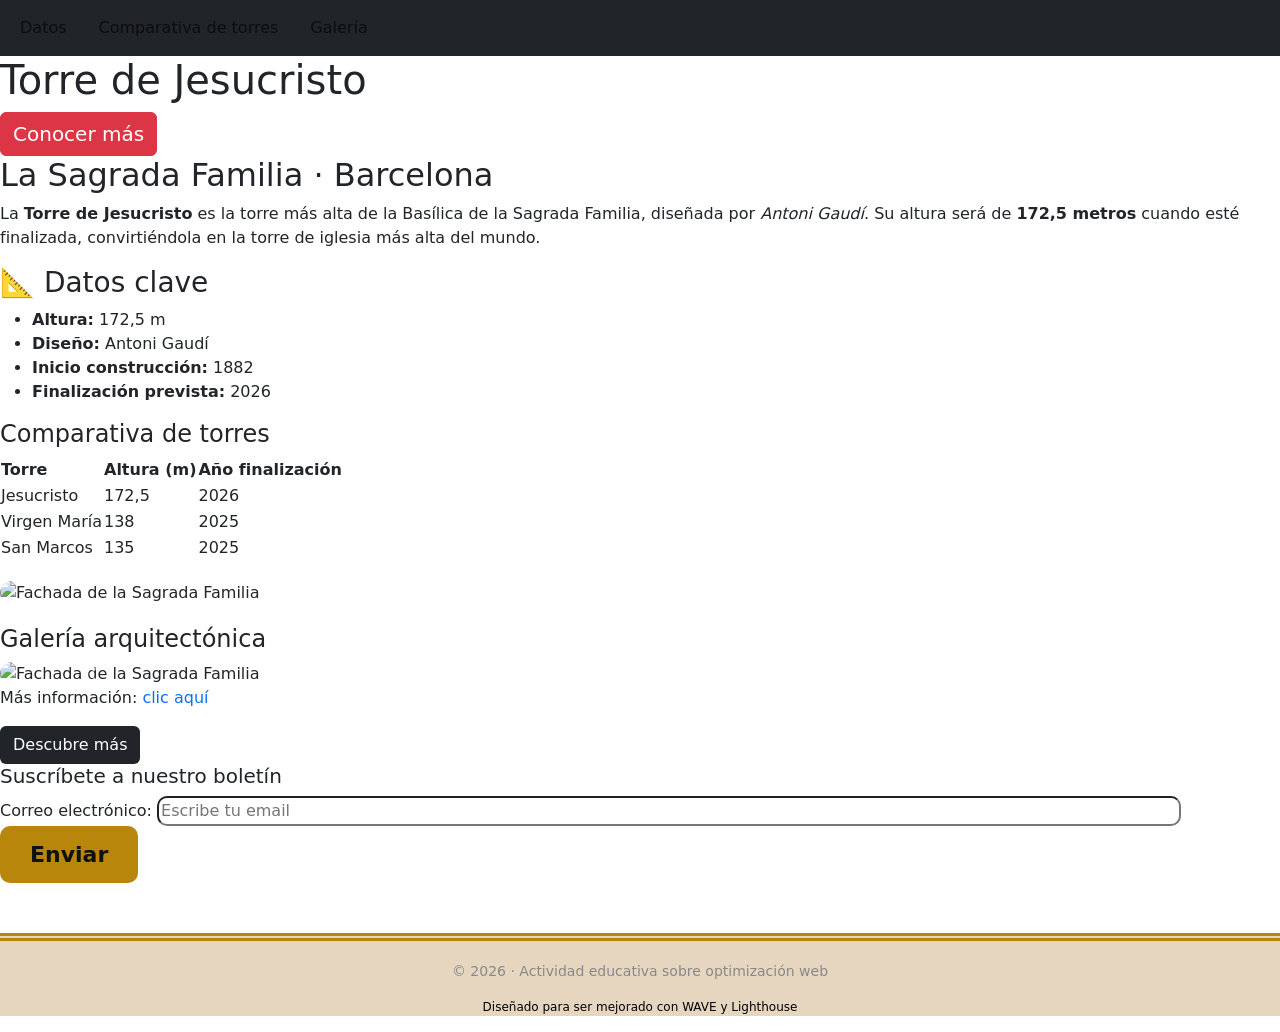
==== index.html @ 6b2e1506 "agregado enlces cookies" ====
<!DOCTYPE html>
<html lang="es">
<head>
    <meta charset="UTF-8">
    <meta name="viewport" content="width=device-width, initial-scale=1.0">
     <link rel="stylesheet" href="css/styles.css" href="your_website_domain/css_root/flaticon.css" >
   <link href="https://cdn.jsdelivr.net/npm/bootstrap@5.3.8/dist/css/bootstrap.min.css" rel="stylesheet">
   <link rel="stylesheet" href="components/cookies/styles_cookies_panda.css">
    <script src="https://cdn.jsdelivr.net/npm/bootstrap@5.3.8/dist/js/bootstrap.bundle.min.js"></script>
    <script src="components/cookies/script_cookies_panda.js"></script>
    <script src="components/cookies/script_boton_flotante_preferencias.js"></script>
    <meta name="description" content="Fundación Panda Rojo, dedicada a proteger su hábitat y conservación">
    <title>Torre de Jesús - Sagrada Familia</title>
</head>
<body>

    <main>

    <header>
        <nav class="navbar navbar-expand-sm bg-dark text-white navbar-light " >
  <div class="container-fluid">
    <ul class="navbar-nav">
      <li class="nav-item me-3">
        <a class="nav-link " href="#">Datos</a>
      </li>
     <li class="nav-item me-3">
        <a class="nav-link" href="#">Comparativa de torres</a>
      </li>
      <li class="nav-item me-3">
        <a class="nav-link" href="#">Galería</a>
      </li>
      <li class="nav-item me-3">
        <a class="nav-link active text-dark" style="font-weight: bold;" href="#">Suscribir</a>
      </li>
    </ul>
  </div>
</nav>
    </header>

    <section class="hero">
  <div class="container-1">
        <h1> Torre de Jesucristo</h1>
        <button  type="button" class="btn btn-danger" style="font-size: 20px;" aria-label="Conocer más">Conocer más</button>
       
</div>
       </section>
       
       <section class="description">
       <h2>La Sagrada Familia · Barcelona</h2>
  

        <p>
            La <strong>Torre de Jesucristo</strong> es la torre más alta de la Basílica de la Sagrada Familia, 
            diseñada por <em>Antoni Gaudí</em>. Su altura será de <strong>172,5 metros</strong> cuando esté 
            finalizada, convirtiéndola en la torre de iglesia más alta del mundo.
        </p>
</section>

        <!-- Bloque informativo -->

        <section>
        <div class="info-box">
            <h3>📐 Datos clave</h3>
            <ul>
                <li><strong>Altura:</strong> 172,5 m</li>
                <li><strong>Diseño:</strong> Antoni Gaudí</li>
                <li><strong>Inicio construcción:</strong> 1882</li>
                <li><strong>Finalización prevista:</strong> 2026</li>
            </ul>
        </div>
        </section>

    
        <!-- Tabla comparativa -->
 <section>
      <div class="info-table"></div>
        <h4>Comparativa de torres</h4>
      
            <table>
            <tr>
                <td><strong>Torre</strong></td>
                <td><strong>Altura (m)</strong></td>
                <td><strong>Año finalización</strong></td>
            </tr>
            <tr>
                <td>Jesucristo</td>
                <td>172,5</td>
                <td>2026</td>
            </tr>
            <tr>
                <td>Virgen María</td>
                <td>138</td>
                <td>2025</td>
            </tr>
            <tr>
                <td>San Marcos</td>
                <td>135</td>
                <td>2025</td>
            </tr>
        </table>
    </div>
</section>


        <!-- IMAGEN 2: Fachada de la Sagrada Familia - Unsplash -->
       <section>
        <img 
             src="imagenes/fachada.webp" 
             title="Fachada de la Sagrada Familia"style="margin-top: 20px; border-radius: 20px; margin-bottom: 20px;" class="imagen-torre img-fluid d-block mx-auto">
</section>

        <!-- GALERÍA DE IMÁGENES EN ALTA RESOLUCIÓN (4 fotos) -->

        <section>
        <h4>Galería arquitectónica</h4>
        
        <div id="demo" class="carousel slide" data-bs-ride="carousel">


  <div class="carousel-indicators">
    <button type="button" data-bs-target="#demo" data-bs-slide-to="0" class="active" aria-label="ir a la imagen 2"></button>
    <button type="button" data-bs-target="#demo" data-bs-slide-to="1" aria-label="ir a la imagen 3"></button>
    <button type="button" data-bs-target="#demo" data-bs-slide-to="2" aria-label="ultima imagen"></button>
  </div>

  <div class="carousel-inner" style="border-radius: 20px;">
    <div class="carousel-item active" >
      <img src="imagenes/fachadasf.webp" alt="Fachada de la Sagrada Familia" class="sf-img d-block w-100">
    </div>
    <div class="carousel-item">
      <img src="imagenes/interior.webp" alt="Interior de la Sagrada Familia" class="sf-img d-block w-100">
    </div>
    <div class="carousel-item">
      <img src="imagenes/vidrieras.webp" alt="Vidrieras de la Sagrada Familia" class="sf-img d-block w-100">
    </div>
    <div class="carousel-item">
      <img src="imagenes/vista.webp" alt="Vista aerea de la Sagrada Familia" class="sf-img d-block w-100">
    </div>
  </div>


  <button class="carousel-control-prev" type="button" data-bs-target="#demo" data-bs-slide="prev">
    <span class="carousel-control-prev-icon" aria-label="previo"></span>
  </button>
  <button class="carousel-control-next" type="button" data-bs-target="#demo" data-bs-slide="next">
    <span class="carousel-control-next-icon" aria-label="proximo"></span>
  </button>
</div>
</section>





   

        <p>Más información: <a href="#" onclick="alert('Enlace simbólico')" style="text-decoration: none;">clic aquí</a></p>

        <button class="btn bg-dark text-white" onclick="alert('¡Gracias por tu interés!')" aria-label="Descubre mas" >Descubre más</button>

        <h5>Suscríbete a nuestro boletín</h5>
        <label>Correo electrónico:</label>
        <input type="email" placeholder="Escribe tu email" style="width:80%;border-radius: 10px" aria-label="Escribe tu email">
        <button style="background-color:#b8860b; color:rgb(17, 17, 17); padding:12px 30px; font-size:22px; border:none; border-radius: 10px; cursor: pointer; font-weight: bold;" aria-label="enviar">Enviar</button>

 </main>

 <footer>
    <div style="margin-top:50px; font-size:14px; color:#888; text-align:center; border-top:8px double #b8860b; padding-top:20px; background-color:#e6d6c0;">
        <p style="text-align: center;">© 2026 · Actividad educativa sobre optimización web</p>
        <p style="font-size:12px; color:black; text-align: center;">Diseñado para ser mejorado con WAVE y Lighthouse</p>
       
    </div>
</footer>
<script src="JS/script.js"></script>
</body>
</html>
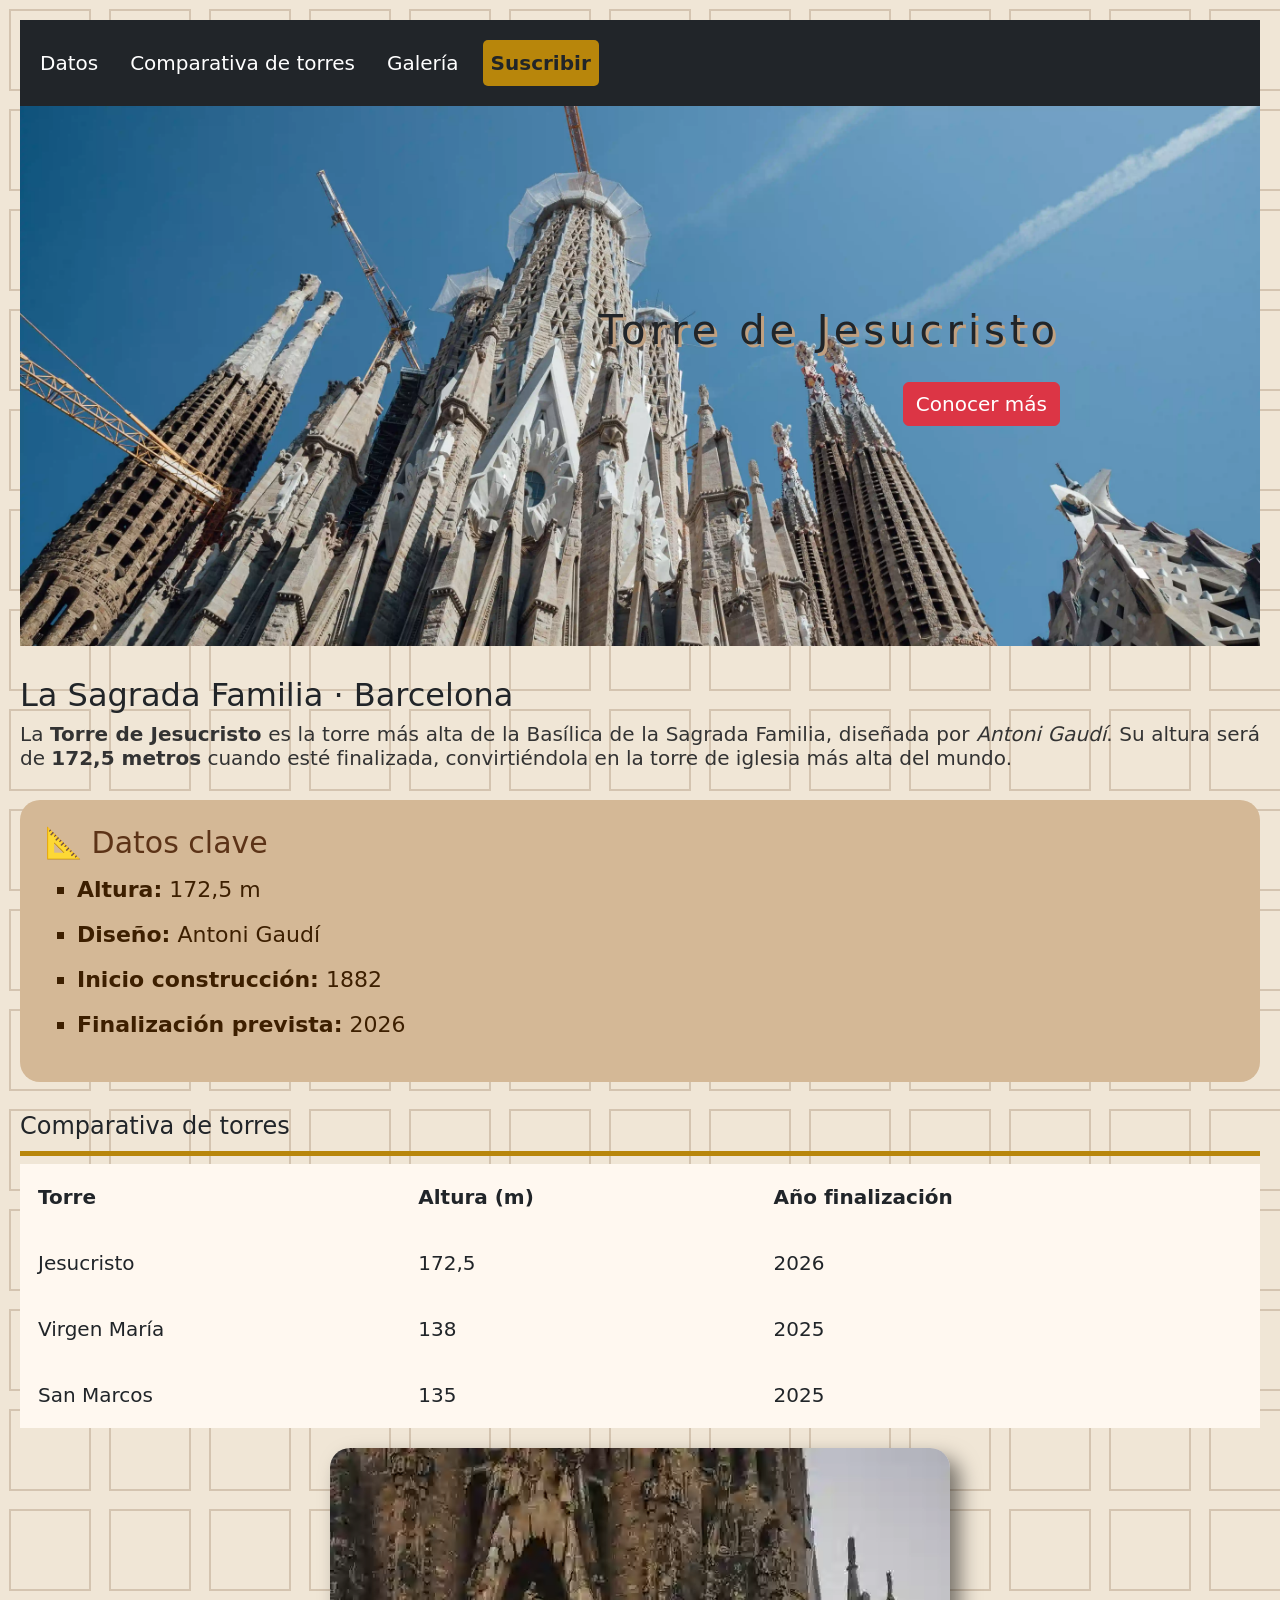
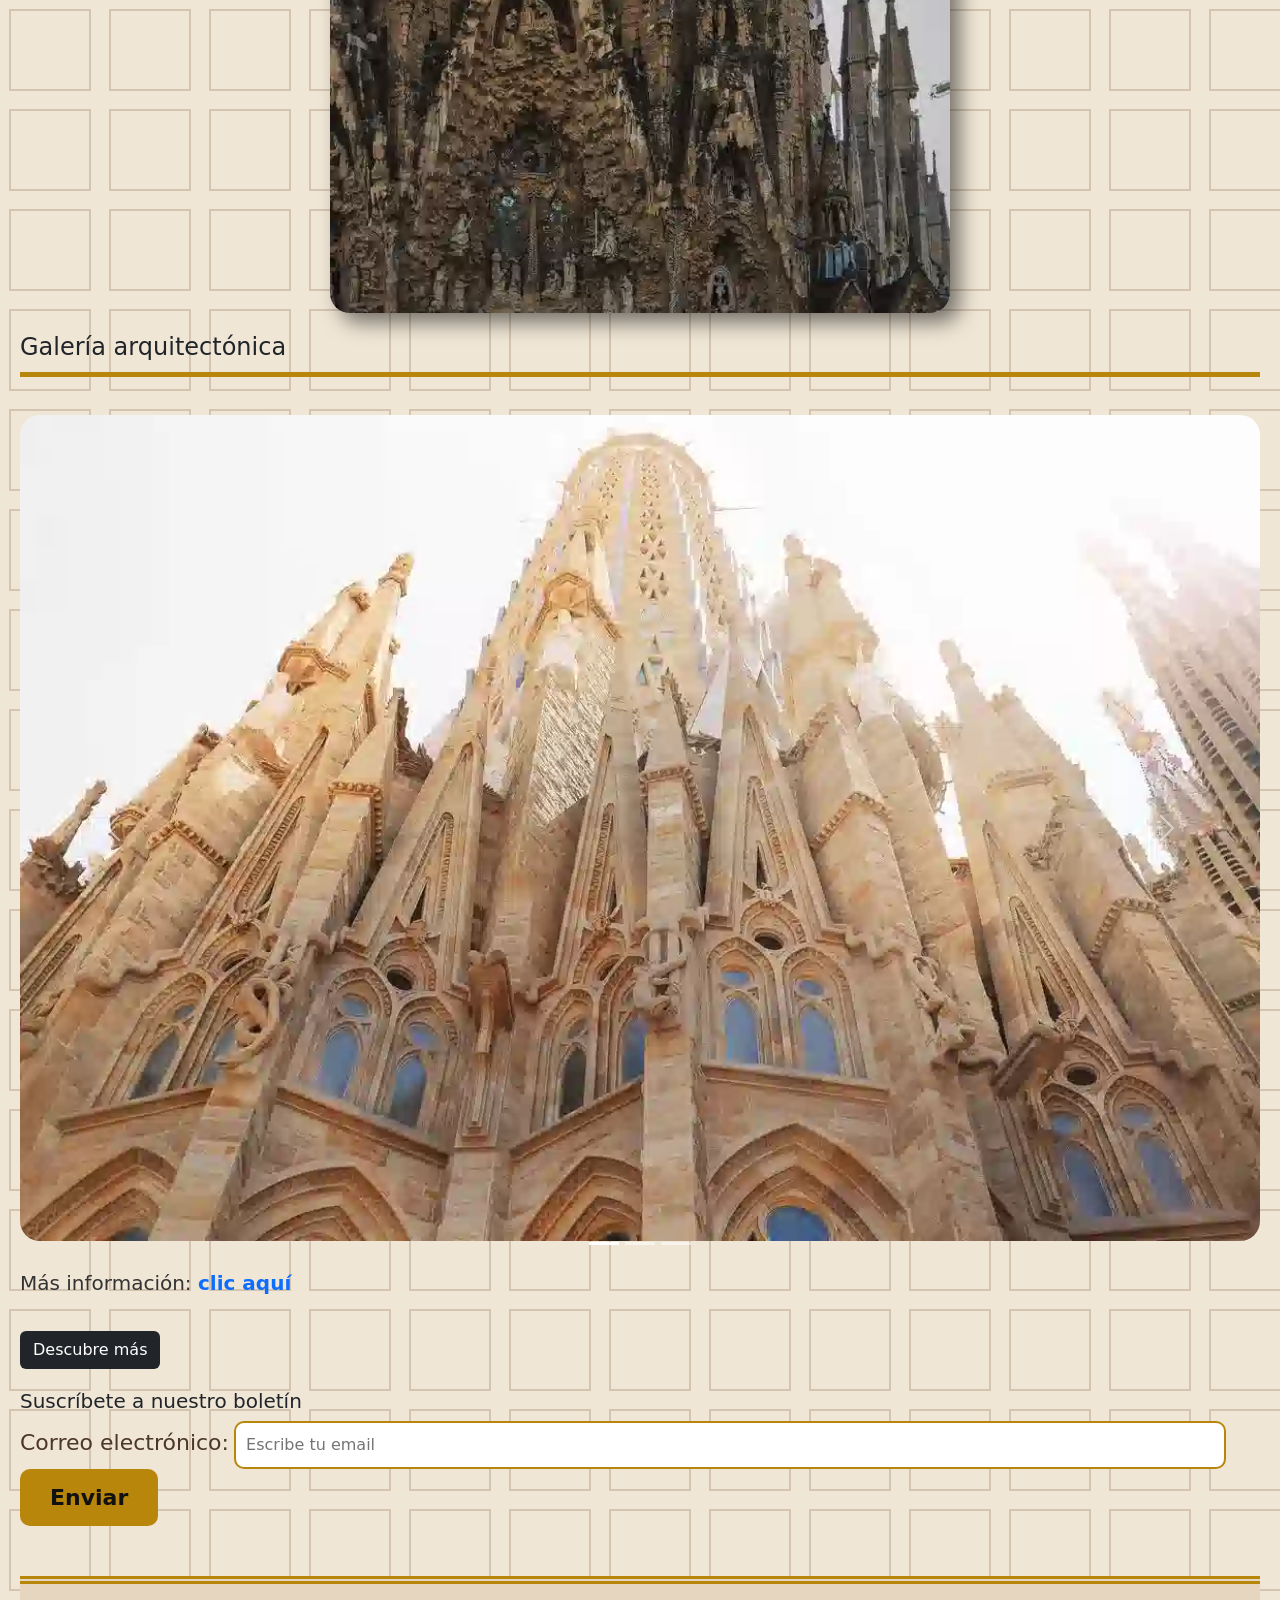
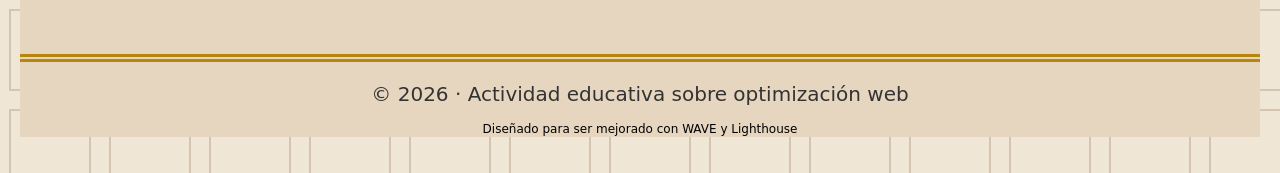
==== commit e0ecd8a9: "Add files via upload" ====
--- a/index.html
+++ b/index.html
@@ -5,10 +5,7 @@
     <meta name="viewport" content="width=device-width, initial-scale=1.0">
      <link rel="stylesheet" href="css/styles.css" href="your_website_domain/css_root/flaticon.css" >
    <link href="https://cdn.jsdelivr.net/npm/bootstrap@5.3.8/dist/css/bootstrap.min.css" rel="stylesheet">
-   <link rel="stylesheet" href="components/cookies/styles_cookies_panda.css">
     <script src="https://cdn.jsdelivr.net/npm/bootstrap@5.3.8/dist/js/bootstrap.bundle.min.js"></script>
-    <script src="components/cookies/script_cookies_panda.js"></script>
-    <script src="components/cookies/script_boton_flotante_preferencias.js"></script>
     <meta name="description" content="Fundación Panda Rojo, dedicada a proteger su hábitat y conservación">
     <title>Torre de Jesús - Sagrada Familia</title>
 </head>
